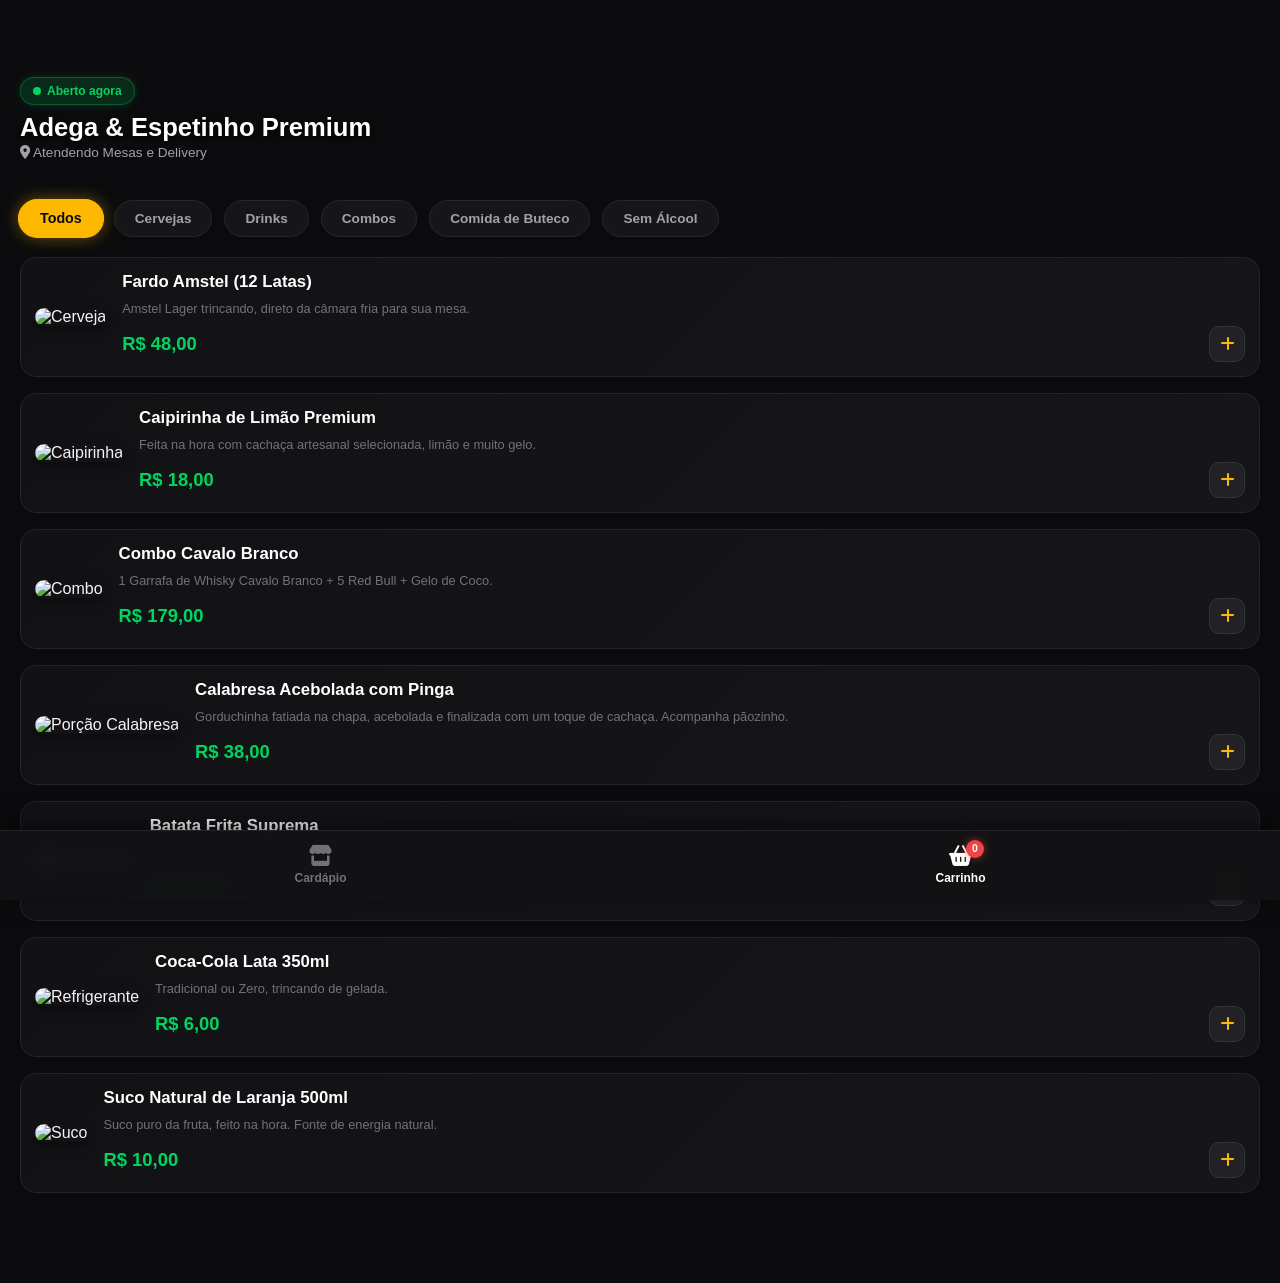
==== index.html @ 07ec5308 "Merge branch 'main' of https://github.com/ninoffline-netizen/cardapio-adega" ====
<!DOCTYPE html>
<html lang="pt-BR">
<head>
    <meta charset="UTF-8">
    <meta name="viewport" content="width=device-width, initial-scale=1.0">
    <title>Adega Delivery & Mesa</title>
    <link rel="stylesheet" href="css/style.css">
    <!-- Ícones gratuitos para deixar o layout profissional -->
    <link rel="stylesheet" href="https://cdnjs.cloudflare.com/ajax/libs/font-awesome/6.0.0/css/all.min.css">
</head>
<body>

    <!-- Topo do App / Banner -->
    <header class="app-header">
        <div class="header-overlay">
            <div class="status-badge"><span class="dot"></span> Aberto agora</div>
            <h2>Adega & Espetinho Premium</h2>
            <p><i class="fas fa-map-marker-alt"></i> Atendendo Mesas e Delivery</p>
        </div>
    </header>

    <!-- Barra de Categorias -->
    <!-- Barra de Categorias Atualizada -->
    <nav class="nav-categories">
        <button class="category-item active" data-category="todos">Todos</button>
        <button class="category-item" data-category="cervejas">Cervejas</button>
        <button class="category-item" data-category="drinks">Drinks</button>
        <button class="category-item" data-category="combos">Combos</button>
        <button class="category-item" data-category="porcoes">Comida de Buteco</button>
        <button class="category-item" data-category="sem-alcool">Sem Álcool</button>
    </nav>

    <!-- Listagem de Produtos -->
    <!-- Listagem de Produtos Oficial -->
    <main class="products-list">
        
        <!-- === CATEGORIA: CERVEJAS === -->
        <div class="product-item" data-category="cervejas">
            <div class="product-img-container">
                <img src="https://images.unsplash.com/photo-1608270586620-248524c67de9?w=150" alt="Cerveja">
            </div>
            <div class="product-details">
                <h3>Fardo Amstel (12 Latas)</h3>
                <p>Amstel Lager trincando, direto da câmara fria para sua mesa.</p>
                <div class="product-row-price">
                    <span class="price">R$ 48,00</span>
                    <button class="btn-add-item" data-name="Fardo Amstel" data-price="48.00"><i class="fas fa-plus"></i></button>
                </div>
            </div>
        </div>

        <!-- === CATEGORIA: DRINKS === -->
        <div class="product-item" data-category="drinks">
            <div class="product-img-container">
                <img src="https://images.unsplash.com/photo-1514362545857-3bc16c4c7d1b?w=150" alt="Caipirinha">
            </div>
            <div class="product-details">
                <h3>Caipirinha de Limão Premium</h3>
                <p>Feita na hora com cachaça artesanal selecionada, limão e muito gelo.</p>
                <div class="product-row-price">
                    <span class="price">R$ 18,00</span>
                    <button class="btn-add-item" data-name="Caipirinha Limão" data-price="18.00"><i class="fas fa-plus"></i></button>
                </div>
            </div>
        </div>

        <!-- === CATEGORIA: COMBOS === -->
        <div class="product-item" data-category="combos">
            <div class="product-img-container">
                <img src="https://images.unsplash.com/photo-1471422645190-3446ec472fdf?w=150" alt="Combo">
            </div>
            <div class="product-details">
                <h3>Combo Cavalo Branco</h3>
                <p>1 Garrafa de Whisky Cavalo Branco + 5 Red Bull + Gelo de Coco.</p>
                <div class="product-row-price">
                    <span class="price">R$ 179,00</span>
                    <button class="btn-add-item" data-name="Combo Cavalo Branco" data-price="179.00"><i class="fas fa-plus"></i></button>
                </div>
            </div>
        </div>

        <!-- === CATEGORIA: PORÇÕES (COMIDA DE BUTECO) === -->
        <div class="product-item" data-category="porcoes">
            <div class="product-img-container">
                <img src="https://images.unsplash.com/photo-1573080496219-bb080dd4f877?w=150" alt="Porção Calabresa">
            </div>
            <div class="product-details">
                <h3>Calabresa Acebolada com Pinga</h3>
                <p>Gorduchinha fatiada na chapa, acebolada e finalizada com um toque de cachaça. Acompanha pãozinho.</p>
                <div class="product-row-price">
                    <span class="price">R$ 38,00</span>
                    <button class="btn-add-item" data-name="Porção Calabresa" data-price="38.00"><i class="fas fa-plus"></i></button>
                </div>
            </div>
        </div>

        <div class="product-item" data-category="porcoes">
            <div class="product-img-container">
                <img src="https://images.unsplash.com/photo-1567620905732-2d1ec7ab7445?w=150" alt="Batata Frita">
            </div>
            <div class="product-details">
                <h3>Batata Frita Suprema</h3>
                <p>Porção generosa de batata frita bem crocante, coberta com cheddar derretido e bacon salpicado.</p>
                <div class="product-row-price">
                    <span class="price">R$ 32,00</span>
                    <button class="btn-add-item" data-name="Batata Suprema" data-price="32.00"><i class="fas fa-plus"></i></button>
                </div>
            </div>
        </div>

        <!-- === CATEGORIA: BEBIDAS SEM ÁLCOOL / REFRI / SUCO === -->
        <div class="product-item" data-category="sem-alcool">
            <div class="product-img-container">
                <img src="https://images.unsplash.com/photo-1622483767028-3f66f32aef97?w=150" alt="Refrigerante">
            </div>
            <div class="product-details">
                <h3>Coca-Cola Lata 350ml</h3>
                <p>Tradicional ou Zero, trincando de gelada.</p>
                <div class="product-row-price">
                    <span class="price">R$ 6,00</span>
                    <button class="btn-add-item" data-name="Coca-Cola Lata" data-price="6.00"><i class="fas fa-plus"></i></button>
                </div>
            </div>
        </div>

        <div class="product-item" data-category="sem-alcool">
            <div class="product-img-container">
                <img src="https://images.unsplash.com/photo-1621506289937-a8e4df240d0b?w=150" alt="Suco">
            </div>
            <div class="product-details">
                <h3>Suco Natural de Laranja 500ml</h3>
                <p>Suco puro da fruta, feito na hora. Fonte de energia natural.</p>
                <div class="product-row-price">
                    <span class="price">R$ 10,00</span>
                    <button class="btn-add-item" data-name="Suco Laranja 500ml" data-price="10.00"><i class="fas fa-plus"></i></button>
                </div>
            </div>
        </div>

    </main>

    <!-- Modal do Carrinho (Invisível por padrão, JS vai abrir) -->
    <div class="cart-modal" id="cartModal">
        <div class="cart-modal-content">
            <div class="cart-modal-header">
                <h3>Seu Pedido</h3>
                <button id="close-modal-btn"><i class="fas fa-times"></i></button>
            </div>
            
            <div id="cart-items-container">
                <!-- O JavaScript vai injetar os itens aqui dentro -->
                <p class="empty-cart-text">Seu carrinho está vazio...</p>
            </div>

            <div class="cart-modal-footer">
                <div class="total-row">
                    <span>Total:</span>
                    <span id="modal-total-value">R$ 0,00</span>
                </div>
                
                <!-- Campos extras para o cliente decidir Mesa ou Delivery -->
                <div class="order-type-container">
                    <label for="order-location">Onde você está?</label>
                    <select id="order-location">
                        <option value="delivery">Delivery (Entregar em Casa)</option>
                        <option value="mesa-1">Mesa 01</option>
                        <option value="mesa-2">Mesa 02</option>
                        <option value="mesa-3">Mesa 03</option>
                        <option value="mesa-4">Mesa 04</option>
                    </select>
                </div>

                <button id="send-whatsapp-btn"><i class="fab fa-whatsapp"></i> Enviar Pedido</button>
            </div>
        </div>
    </div>

    <!-- Barra de Navegação Inferior Fixa (Estilo App de comida) -->
    <footer class="bottom-nav">
        <div class="nav-btn">
            <i class="fas fa-store"></i>
            <span>Cardápio</span>
        </div>
        <div class="nav-btn" id="open-cart-btn">
            <div class="cart-icon-badge">
                <i class="fas fa-shopping-basket"></i>
                <span id="cart-badge-count">0</span>
            </div>
            <span>Carrinho</span>
        </div>
    </footer>

    <!-- Nosso arquivo de lógica -->
    <script src="js/script.js"></script>
</body>
</html>
---- css/style.css ----
/* =======================================================
   RESET E CONFIGURAÇÕES GERAIS
   ======================================================= */
* {
    margin: 0;
    padding: 0;
    box-sizing: border-box;
    font-family: -apple-system, BlinkMacSystemFont, "Segoe UI", Roboto, Helvetica, Arial, sans-serif;
}

body {
    background-color: #0b0b0d; /* Um preto ainda mais profundo */
    color: #f3f4f6;
    padding-bottom: 90px;
}

/* =======================================================
   HEADER / BANNER COM EFEITO OVERLAY LUXO
   ======================================================= */
.app-header {
    background-image: url('https://images.unsplash.com/photo-1471422645190-3446ec472fdf?w=500');
    background-size: cover;
    background-position: center;
    height: 180px;
    position: relative;
}

.header-overlay {
    background: linear-gradient(to bottom, rgba(11, 11, 13, 0.3), #0b0b0d);
    width: 100%;
    height: 100%;
    display: flex;
    flex-direction: column;
    justify-content: flex-end;
    padding: 20px;
}

.status-badge {
    background-color: rgba(4, 211, 97, 0.15);
    color: #04d361;
    font-size: 0.75rem;
    font-weight: bold;
    padding: 6px 12px;
    border-radius: 20px;
    align-self: flex-start;
    margin-bottom: 8px;
    display: flex;
    align-items: center;
    gap: 6px;
    border: 1px solid rgba(4, 211, 97, 0.3);
    box-shadow: 0 0 10px rgba(4, 211, 97, 0.2); /* Brilho Neon Verde */
}

.status-badge .dot {
    width: 8px;
    height: 8px;
    background-color: #04d361;
    border-radius: 50%;
    display: inline-block;
    animation: pulsar 1.5s infinite ease-in-out; /* Animação na bolinha */
}

@keyframes pulsar {
    0% { transform: scale(0.9); opacity: 0.6; }
    50% { transform: scale(1.2); opacity: 1; }
    100% { transform: scale(0.9); opacity: 0.6; }
}

.app-header h2 {
    font-size: 1.6rem;
    color: #fff;
    font-weight: 800;
    text-shadow: 0 2px 4px rgba(0, 0, 0, 0.8);
}

.app-header p {
    font-size: 0.85rem;
    color: #a1a1aa;
    margin-top: 3px;
}

/* =======================================================
   NAVEGAÇÃO DE CATEGORIAS (SCROLL LATERAL LISO)
   ======================================================= */
.nav-categories {
    display: flex;
    gap: 12px;
    padding: 20px;
    overflow-x: auto;
    scroll-behavior: smooth;
}

.nav-categories::-webkit-scrollbar { display: none; }

.category-item {
    background-color: #16161a;
    color: #a1a1aa;
    border: 1px solid #27272a;
    padding: 10px 20px;
    border-radius: 30px;
    font-weight: 600;
    font-size: 0.85rem;
    white-space: nowrap;
    cursor: pointer;
    transition: all 0.2s ease;
}

.category-item.active {
    background-color: #ffb800;
    color: #0b0b0d;
    border-color: #ffb800;
    box-shadow: 0 0 15px rgba(255, 184, 0, 0.4); /* Neon Dourado */
    transform: scale(1.05);
}

/* =======================================================
   CARDS DE PRODUTOS (ESTILO PREMIUM APP)
   ======================================================= */
.products-list {
    padding: 0 20px;
    display: flex;
    flex-direction: column;
    gap: 16px;
}

.product-item {
    background: linear-gradient(135deg, #121215 0%, #16161a 100%);
    border: 1px solid #232329;
    border-radius: 16px;
    padding: 14px;
    display: flex;
    gap: 16px;
    align-items: center;
    transition: transform 0.2s ease, border-color 0.2s ease;
}

.product-item:active {
    transform: scale(0.98); /* Efeito de clique físico no celular */
}

.product-img-container img {
    width: 90px;
    height: 90px;
    border-radius: 12px;
    object-fit: cover;
    box-shadow: 0 4px 10px rgba(0, 0, 0, 0.4);
}

.product-details {
    flex: 1;
    display: flex;
    flex-direction: column;
    justify-content: space-between;
    height: 90px;
}

.product-details h3 {
    font-size: 1.05rem;
    color: #ffffff;
    font-weight: 600;
}

.product-details p {
    font-size: 0.8rem;
    color: #71717a;
    line-height: 1.4;
    display: -webkit-box;
    -webkit-line-clamp: 2; /* Corta o texto se for muito longo após 2 linhas */
    -webkit-box-orient: vertical;
    overflow: hidden;
}

.product-row-price {
    display: flex;
    justify-content: space-between;
    align-items: center;
}

.price {
    color: #04d361;
    font-weight: 700;
    font-size: 1.15rem;
    text-shadow: 0 0 10px rgba(4, 211, 97, 0.1);
}

.btn-add-item {
    background-color: #222226;
    color: #ffb800;
    border: 1px solid #333339;
    width: 36px;
    height: 36px;
    border-radius: 10px;
    cursor: pointer;
    display: flex;
    align-items: center;
    justify-content: center;
    font-size: 1rem;
    transition: all 0.2s ease;
}

.btn-add-item:active {
    background-color: #ffb800;
    color: #0b0b0d;
    box-shadow: 0 0 12px rgba(255, 184, 0, 0.5);
}

/* =======================================================
   NAV INFERIOR FIXA (RODAPÉ)
   ======================================================= */
.bottom-nav {
    position: fixed;
    bottom: 0; left: 0; right: 0;
    height: 70px;
    background-color: rgba(18, 18, 21, 0.95);
    backdrop-filter: blur(10px); /* Efeito borrado de vidro atrás da barra */
    border-top: 1px solid #232329;
    display: flex;
    justify-content: space-around;
    align-items: center;
    z-index: 10;
    box-shadow: 0 -5px 20px rgba(0, 0, 0, 0.5);
}

.nav-btn {
    display: flex;
    flex-direction: column;
    align-items: center;
    gap: 5px;
    color: #71717a;
    font-size: 0.75rem;
    font-weight: 600;
    cursor: pointer;
    transition: color 0.2s ease;
}

.nav-btn i { font-size: 1.3rem; }

#open-cart-btn { color: #fff; } /* Destaca o carrinho */

.cart-icon-badge {
    position: relative;
}

#cart-badge-count {
    position: absolute;
    top: -6px; right: -12px;
    background-color: #ef4444; /* Vermelho vibrante para notificação */
    color: white;
    font-size: 0.65rem;
    width: 18px;
    height: 18px;
    border-radius: 50%;
    display: flex;
    align-items: center;
    justify-content: center;
    font-weight: bold;
    box-shadow: 0 0 8px rgba(239, 68, 68, 0.6);
}

/* =======================================================
   MODAL DO CARRINHO (ESTILO GAVETA MODERNA)
   ======================================================= */
.cart-modal {
    position: fixed;
    top: 0; left: 0; right: 0; bottom: 0;
    background-color: rgba(0, 0, 0, 0.85);
    display: none;
    justify-content: center;
    align-items: flex-end;
    z-index: 999;
    backdrop-filter: blur(4px);
}

.cart-modal-content {
    background-color: #121215;
    border: 1px solid #232329;
    width: 100%;
    max-width: 500px;
    border-top-left-radius: 24px;
    border-top-right-radius: 24px;
    padding: 24px;
    max-height: 85vh;
    display: flex;
    flex-direction: column;
    box-shadow: 0 -10px 30px rgba(0, 0, 0, 0.7);
}

.cart-modal-header {
    display: flex;
    justify-content: space-between;
    align-items: center;
    border-bottom: 1px solid #232329;
    padding-bottom: 18px;
}

.cart-modal-header h3 {
    font-size: 1.2rem;
    font-weight: 700;
}

#close-modal-btn {
    background-color: #1d1d22;
    border: none;
    color: #a1a1aa;
    width: 32px;
    height: 32px;
    border-radius: 50%;
    cursor: pointer;
    display: flex;
    align-items: center;
    justify-content: center;
}

#cart-items-container {
    overflow-y: auto;
    padding: 20px 0;
    flex: 1;
}

.empty-cart-text {
    text-align: center;
    color: #52525b;
    font-size: 0.95rem;
    padding: 30px 0;
}

.cart-modal-footer {
    border-top: 1px solid #232329;
    padding-top: 18px;
}

.total-row {
    display: flex;
    justify-content: space-between;
    font-size: 1.2rem;
    font-weight: 700;
    margin-bottom: 18px;
}

#modal-total-value { color: #04d361; }

.order-type-container {
    display: flex;
    flex-direction: column;
    gap: 8px;
    margin-bottom: 20px;
}

.order-type-container label {
    font-size: 0.85rem;
    color: #a1a1aa;
    font-weight: 600;
}

.order-type-container select {
    background-color: #16161a;
    color: #fff;
    border: 1px solid #232329;
    padding: 12px;
    border-radius: 10px;
    outline: none;
    font-size: 0.95rem;
    font-weight: 600;
}

#send-whatsapp-btn {
    background-color: #04d361;
    color: white;
    border: none;
    width: 100%;
    padding: 16px;
    border-radius: 12px;
    font-size: 1rem;
    font-weight: 700;
    cursor: pointer;
    display: flex;
    justify-content: center;
    align-items: center;
    gap: 10px;
    box-shadow: 0 4px 15px rgba(4, 211, 97, 0.3);
    transition: background-color 0.2s ease;
}
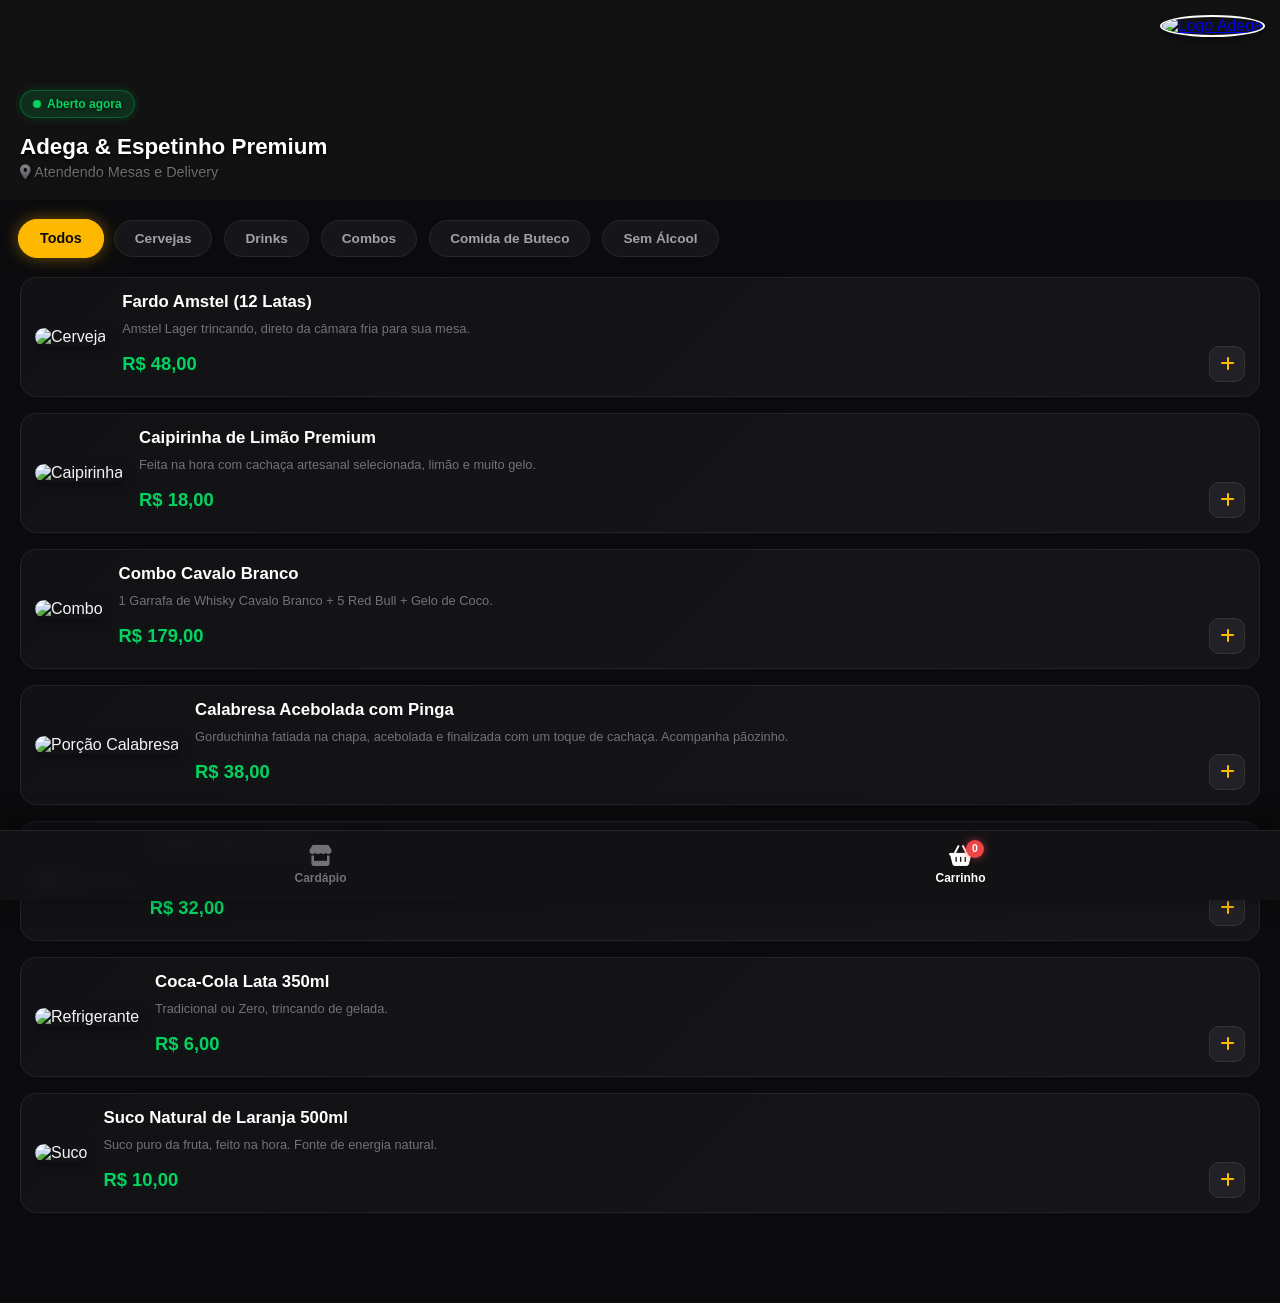
==== commit 400ad9d7: "Sincronizando todas as alterações locais" ====
--- a/index.html
+++ b/index.html
@@ -17,6 +17,19 @@
             <h2>Adega & Espetinho Premium</h2>
             <p><i class="fas fa-map-marker-alt"></i> Atendendo Mesas e Delivery</p>
         </div>
+        <header class="app-header">
+    <div class="header-logo">
+    <a href="relatorio.html">
+        <img src="https://images.unsplash.com/photo-1568649929103-28ffbefaca1e?w=80" alt="Logo Adega">
+    </a>
+    </div>
+
+    <div class="header-overlay">
+        <div class="status-badge"><span class="dot"></span> Aberto agora</div>
+        <h2>Adega & Espetinho Premium</h2>
+        <p><i class="fas fa-map-marker-alt"></i> Atendendo Mesas e Delivery</p>
+    </div>
+</header>
     </header>
 
     <!-- Barra de Categorias -->
--- a/css/style.css
+++ b/css/style.css
@@ -165,6 +165,7 @@
     color: #71717a;
     line-height: 1.4;
     display: -webkit-box;
+    line-clamp: 2; /* Propriedade padrão para compatibilidade */
     -webkit-line-clamp: 2; /* Corta o texto se for muito longo após 2 linhas */
     -webkit-box-orient: vertical;
     overflow: hidden;
@@ -379,4 +380,73 @@
     gap: 10px;
     box-shadow: 0 4px 15px rgba(4, 211, 97, 0.3);
     transition: background-color 0.2s ease;
+}
+
+
+/* Configuração do Header com imagem temática e degradê */
+/* O container principal agora serve apenas como base posicional */
+.app-header {
+    position: relative;
+    width: 100%;
+    min-height: 200px; /* Altura do seu banner */
+    background-color: #121212; /* Cor de fundo caso a imagem demore a carregar */
+}
+
+/* É aqui dentro que a mágica do fundo e do degradê acontece */
+.header-overlay {
+    position: absolute;
+    top: 0;
+    left: 0;
+    width: 100%;
+    height: 100%;
+    padding: 20px;
+    box-sizing: border-box;
+    
+    /* Flexbox configurado para jogar os textos para o rodapé do banner */
+    display: flex;
+    flex-direction: column;
+    justify-content: flex-end; 
+    align-items: flex-start;
+
+    /* Imagem de fundo do projeto */
+    background-image: url('https://images.unsplash.com/photo-1510812431401-41d2bd2722f3?w=800'); 
+    background-size: cover;
+    background-position: center;
+    background-repeat: no-repeat;
+
+    /* Máscara que faz o fundo sumir em degradê nos últimos 20% da tela */
+    mask-image: linear-gradient(to bottom, rgba(0,0,0,1) 80%, rgba(0,0,0,0) 100%);
+    -webkit-mask-image: linear-gradient(to bottom, rgba(0,0,0,1) 80%, rgba(0,0,0,0) 100%);
+    
+    color: #ffffff;
+    text-shadow: 1px 1px 4px rgba(0, 0, 0, 0.8);
+}
+
+/* Estilização interna dos textos para garantir que não quebrem */
+.header-overlay h2 {
+    margin: 8px 0 4px 0;
+    font-size: 1.4rem;
+}
+
+.header-overlay p {
+    margin: 0;
+    font-size: 0.9rem;
+    opacity: 0.9;
+}
+
+/* Posicionamento do Logo (Independente do texto) */
+.header-logo {
+    position: absolute;
+    top: 15px;
+    right: 15px;
+    z-index: 10; /* Garante que fica por cima de tudo */
+}
+
+.header-logo img {
+    width: 55px;
+    height: 55px;
+    border-radius: 50%;
+    object-fit: cover;
+    border: 2px solid #fff;
+    box-shadow: 0px 4px 10px rgba(0,0,0,0.4);
 }
